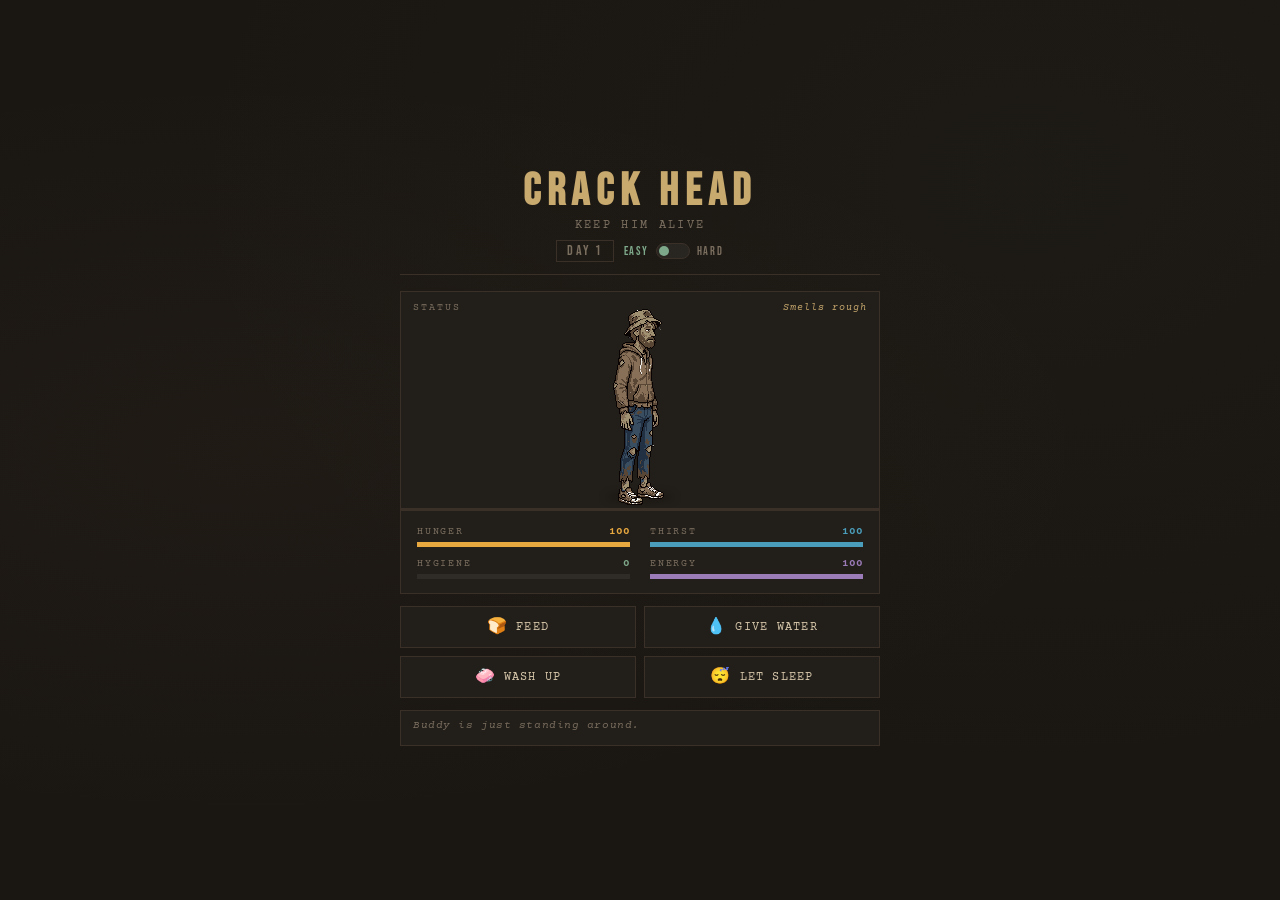
==== index.html @ 29ec0c42 "first commit" ====
<!DOCTYPE html>
<html lang="en">
<head>
  <meta charset="UTF-8" />
  <meta name="viewport" content="width=device-width, initial-scale=1.0"/>
  <title>Buddy — Keep Him Alive</title>
  <link rel="preconnect" href="https://fonts.googleapis.com">
  <link href="https://fonts.googleapis.com/css2?family=Courier+Prime:ital,wght@0,400;0,700;1,400&family=Bebas+Neue&display=swap" rel="stylesheet">
  <link rel="stylesheet" href="css/style.css">
</head>
<body>

  <div class="game-wrapper">

    <header class="header">
      <h1>Crack Head</h1>
      <p>keep him alive</p>
      <div class="day-badge" id="day-counter">Day 1</div>
      <div class="diff-toggle" id="btn-difficulty" data-difficulty="easy" role="button" tabindex="0">
        <span class="diff-label diff-easy">Easy</span>
        <div class="diff-track"><div class="diff-thumb"></div></div>
        <span class="diff-label diff-hard">Hard</span>
      </div>
    </header>

    <section class="sprite-area">
      <span class="mood-label">Status</span>
      <span class="mood-value" id="mood-text">Chillin'</span>
      <div class="ground-shadow" id="ground-shadow"></div>
      <canvas id="sprite" width="208" height="208"></canvas>
    </section>

    <section class="stats-panel">
      <div class="stat" data-stat="hunger">
        <div class="stat-header">
          <span class="stat-label">Hunger</span>
          <span class="stat-val" id="hunger-val">100</span>
        </div>
        <div class="bar-track">
          <div class="bar-fill" id="hunger-bar" style="width:100%"></div>
        </div>
      </div>
      <div class="stat" data-stat="thirst">
        <div class="stat-header">
          <span class="stat-label">Thirst</span>
          <span class="stat-val" id="thirst-val">100</span>
        </div>
        <div class="bar-track">
          <div class="bar-fill" id="thirst-bar" style="width:100%"></div>
        </div>
      </div>
      <div class="stat" data-stat="hygiene">
        <div class="stat-header">
          <span class="stat-label">Hygiene</span>
          <span class="stat-val" id="hygiene-val">100</span>
        </div>
        <div class="bar-track">
          <div class="bar-fill" id="hygiene-bar" style="width:100%"></div>
        </div>
      </div>
      <div class="stat" data-stat="energy">
        <div class="stat-header">
          <span class="stat-label">Energy</span>
          <span class="stat-val" id="energy-val">100</span>
        </div>
        <div class="bar-track">
          <div class="bar-fill" id="energy-bar" style="width:100%"></div>
        </div>
      </div>
    </section>

    <div class="actions">
      <button class="btn" id="btn-feed">
        <span class="btn-icon">🍞</span> Feed
      </button>
      <button class="btn" id="btn-drink">
        <span class="btn-icon">💧</span> Give Water
      </button>
      <button class="btn" id="btn-wash">
        <span class="btn-icon">🧼</span> Wash Up
      </button>
      <button class="btn" id="btn-sleep">
        <span class="btn-icon">😴</span> Let Sleep
      </button>
    </div>

    <div class="log" id="log">Buddy is just standing around.</div>

  </div>

  <!-- Game Over Screen -->
  <div id="gameover">
    <div class="go-title">BUDDY<br>PASSED OUT</div>
    <div class="go-days" id="go-days">Survived 4 Days</div>
    <div class="go-cause" id="go-cause">His thirst got the better of him.</div>
    <div class="go-sub">thanks for trying</div>
    <button class="btn-restart" id="btn-restart">Try Again</button>
  </div>

  <script type="module" src="js/main.js"></script>

</body>
</html>
---- css/style.css ----
/* ─── Variables ──────────────────────────────────────────────── */
:root {
  --bg:      #1a1612;
  --panel:   #221e19;
  --border:  #3a3028;
  --accent:  #c8a96e;
  --accent2: #7ea88a;
  --danger:  #c0392b;
  --warn:    #e67e22;
  --text:    #d4c5a9;
  --muted:   #7a6e5f;

  --hunger:  #e8a840;
  --thirst:  #4a9ebb;
  --hygiene: #7ea88a;
  --energy:  #9b7bb8;
}

/* ─── Reset & Base ───────────────────────────────────────────── */
*, *::before, *::after {
  margin: 0;
  padding: 0;
  box-sizing: border-box;
}

body {
  background-color: var(--bg);
  background-image:
    radial-gradient(ellipse at 20% 50%, rgba(200, 169, 110, 0.03) 0%, transparent 60%),
    radial-gradient(ellipse at 80% 20%, rgba(126, 168, 138, 0.03) 0%, transparent 60%);
  color: var(--text);
  font-family: 'Courier Prime', monospace;
  min-height: 100vh;
  display: flex;
  flex-direction: column;
  align-items: center;
  justify-content: center;
  padding: 20px;
}

/* ─── Layout ─────────────────────────────────────────────────── */
.game-wrapper {
  width: 100%;
  max-width: 480px;
  display: flex;
  flex-direction: column;
}

/* ─── Header ─────────────────────────────────────────────────── */
.header {
  text-align: center;
  padding: 16px 0 12px;
  border-bottom: 1px solid var(--border);
  margin-bottom: 16px;
}

.header h1 {
  font-family: 'Bebas Neue', sans-serif;
  font-size: 2.8rem;
  letter-spacing: 0.15em;
  color: var(--accent);
  line-height: 1;
}

.header p {
  font-size: 0.72rem;
  color: var(--muted);
  letter-spacing: 0.2em;
  text-transform: uppercase;
  margin-top: 4px;
}

.day-badge {
  display: inline-block;
  font-family: 'Bebas Neue', sans-serif;
  font-size: 0.85rem;
  letter-spacing: 0.15em;
  color: var(--muted);
  border: 1px solid var(--border);
  padding: 2px 10px;
  margin-top: 8px;
}

/* ─── Difficulty Toggle ──────────────────────────────────────── */
.diff-toggle {
  display: inline-flex;
  align-items: center;
  gap: 7px;
  margin-top: 8px;
  cursor: pointer;
  user-select: none;
  outline: none;
}

.diff-toggle:focus-visible .diff-track {
  border-color: var(--accent);
}

.diff-label {
  font-family: 'Bebas Neue', sans-serif;
  font-size: 0.72rem;
  letter-spacing: 0.15em;
  color: var(--muted);
  transition: color 0.2s ease;
}

.diff-toggle[data-difficulty="easy"] .diff-easy { color: var(--accent2); }
.diff-toggle[data-difficulty="hard"] .diff-hard  { color: var(--danger);  }

.diff-track {
  width: 34px;
  height: 16px;
  background: rgba(255, 255, 255, 0.05);
  border: 1px solid var(--border);
  border-radius: 8px;
  position: relative;
  transition: border-color 0.2s ease;
  flex-shrink: 0;
}

.diff-thumb {
  position: absolute;
  top: 2px;
  left: 2px;
  width: 10px;
  height: 10px;
  border-radius: 50%;
  background: var(--accent2);
  transition: left 0.2s ease, background-color 0.2s ease;
}

.diff-toggle[data-difficulty="hard"] .diff-thumb {
  left: 20px;
  background: var(--danger);
}

/* ─── Sprite Area ────────────────────────────────────────────── */
.sprite-area {
  background: var(--panel);
  border: 1px solid var(--border);
  position: relative;
  height: 220px;
  display: flex;
  align-items: flex-end;
  justify-content: center;
  overflow: hidden;
}

.sprite-area::after {
  content: '';
  position: absolute;
  bottom: 0;
  left: 0;
  right: 0;
  height: 2px;
  background: var(--border);
}

.ground-shadow {
  position: absolute;
  bottom: 8px;
  width: 80px;
  height: 10px;
  background: rgba(0, 0, 0, 0.4);
  border-radius: 50%;
  filter: blur(4px);
  transition: width 0.5s ease, opacity 0.5s ease;
}

#sprite {
  position: relative;
  z-index: 2;
  image-rendering: pixelated;
  image-rendering: crisp-edges;
}

.mood-label {
  position: absolute;
  top: 10px;
  left: 12px;
  font-size: 0.65rem;
  letter-spacing: 0.2em;
  text-transform: uppercase;
  color: var(--muted);
}

.mood-value {
  position: absolute;
  top: 10px;
  right: 12px;
  font-size: 0.65rem;
  letter-spacing: 0.1em;
  color: var(--accent);
  font-style: italic;
}

/* ─── Stats Panel ────────────────────────────────────────────── */
.stats-panel {
  border: 1px solid var(--border);
  border-top: none;
  padding: 14px 16px;
  background: var(--panel);
  display: grid;
  grid-template-columns: 1fr 1fr;
  gap: 10px 20px;
}

.stat {
  display: flex;
  flex-direction: column;
  gap: 4px;
}

.stat-header {
  display: flex;
  justify-content: space-between;
  align-items: baseline;
}

.stat-label {
  font-size: 0.62rem;
  text-transform: uppercase;
  letter-spacing: 0.18em;
  color: var(--muted);
}

.stat-val {
  font-size: 0.7rem;
  font-weight: 700;
}

/* Stat value colours */
.stat[data-stat="hunger"] .stat-val { color: var(--hunger); }
.stat[data-stat="thirst"]  .stat-val { color: var(--thirst); }
.stat[data-stat="hygiene"] .stat-val { color: var(--hygiene); }
.stat[data-stat="energy"]  .stat-val { color: var(--energy); }

.bar-track {
  height: 5px;
  background: rgba(255, 255, 255, 0.06);
  overflow: hidden;
}

.bar-fill {
  height: 100%;
  transition: width 0.4s ease, background-color 0.4s ease;
}

/* Default bar colours */
.stat[data-stat="hunger"] .bar-fill { background-color: var(--hunger); }
.stat[data-stat="thirst"]  .bar-fill { background-color: var(--thirst); }
.stat[data-stat="hygiene"] .bar-fill { background-color: var(--hygiene); }
.stat[data-stat="energy"]  .bar-fill { background-color: var(--energy); }

/* Warning states — JS adds these classes */
.bar-fill.warn     { background-color: var(--warn) !important; }
.bar-fill.critical { background-color: var(--danger) !important; animation: pulse-bar 0.8s ease-in-out infinite alternate; }

@keyframes pulse-bar {
  from { opacity: 1; }
  to   { opacity: 0.3; }
}

/* ─── Action Buttons ─────────────────────────────────────────── */
.actions {
  display: grid;
  grid-template-columns: 1fr 1fr;
  gap: 8px;
  margin-top: 12px;
}

.btn {
  background: var(--panel);
  border: 1px solid var(--border);
  color: var(--text);
  font-family: 'Courier Prime', monospace;
  font-size: 0.78rem;
  letter-spacing: 0.1em;
  padding: 12px 8px;
  cursor: pointer;
  text-transform: uppercase;
  display: flex;
  align-items: center;
  justify-content: center;
  gap: 8px;
  transition: border-color 0.2s ease, color 0.2s ease;
}

.btn:hover:not(:disabled) {
  border-color: var(--accent);
  color: var(--accent);
}

.btn:active:not(:disabled) {
  transform: translateY(1px);
}

.btn:disabled {
  opacity: 0.35;
  cursor: not-allowed;
}

.btn.active {
  border-color: var(--accent2);
  color: var(--accent2);
}

.btn-icon {
  font-size: 1rem;
  line-height: 1;
}

/* ─── Log ────────────────────────────────────────────────────── */
.log {
  margin-top: 12px;
  border: 1px solid var(--border);
  background: var(--panel);
  padding: 8px 12px;
  min-height: 36px;
  font-size: 0.7rem;
  font-style: italic;
  color: var(--muted);
  letter-spacing: 0.05em;
  transition: color 0.3s ease;
}

.log.urgent {
  color: var(--warn);
}

/* ─── Game Over Overlay ──────────────────────────────────────── */
#gameover {
  display: none;
  position: fixed;
  inset: 0;
  background: rgba(10, 8, 6, 0.92);
  z-index: 100;
  flex-direction: column;
  align-items: center;
  justify-content: center;
  gap: 20px;
}

#gameover.show {
  display: flex;
}

.go-title {
  font-family: 'Bebas Neue', sans-serif;
  font-size: 3.5rem;
  letter-spacing: 0.2em;
  color: var(--danger);
  text-align: center;
  line-height: 1;
}

.go-days {
  font-family: 'Bebas Neue', sans-serif;
  font-size: 1.4rem;
  letter-spacing: 0.15em;
  color: var(--accent);
}

.go-cause {
  font-size: 0.75rem;
  font-style: italic;
  color: var(--muted);
  text-align: center;
  max-width: 260px;
  line-height: 1.6;
}

.go-sub {
  font-size: 0.8rem;
  color: var(--muted);
  letter-spacing: 0.2em;
  text-transform: uppercase;
  text-align: center;
}

.btn-restart {
  margin-top: 12px;
  background: none;
  border: 1px solid var(--accent);
  color: var(--accent);
  font-family: 'Courier Prime', monospace;
  font-size: 0.8rem;
  letter-spacing: 0.2em;
  text-transform: uppercase;
  padding: 12px 32px;
  cursor: pointer;
  transition: background 0.2s ease;
}

.btn-restart:hover {
  background: rgba(200, 169, 110, 0.1);
}
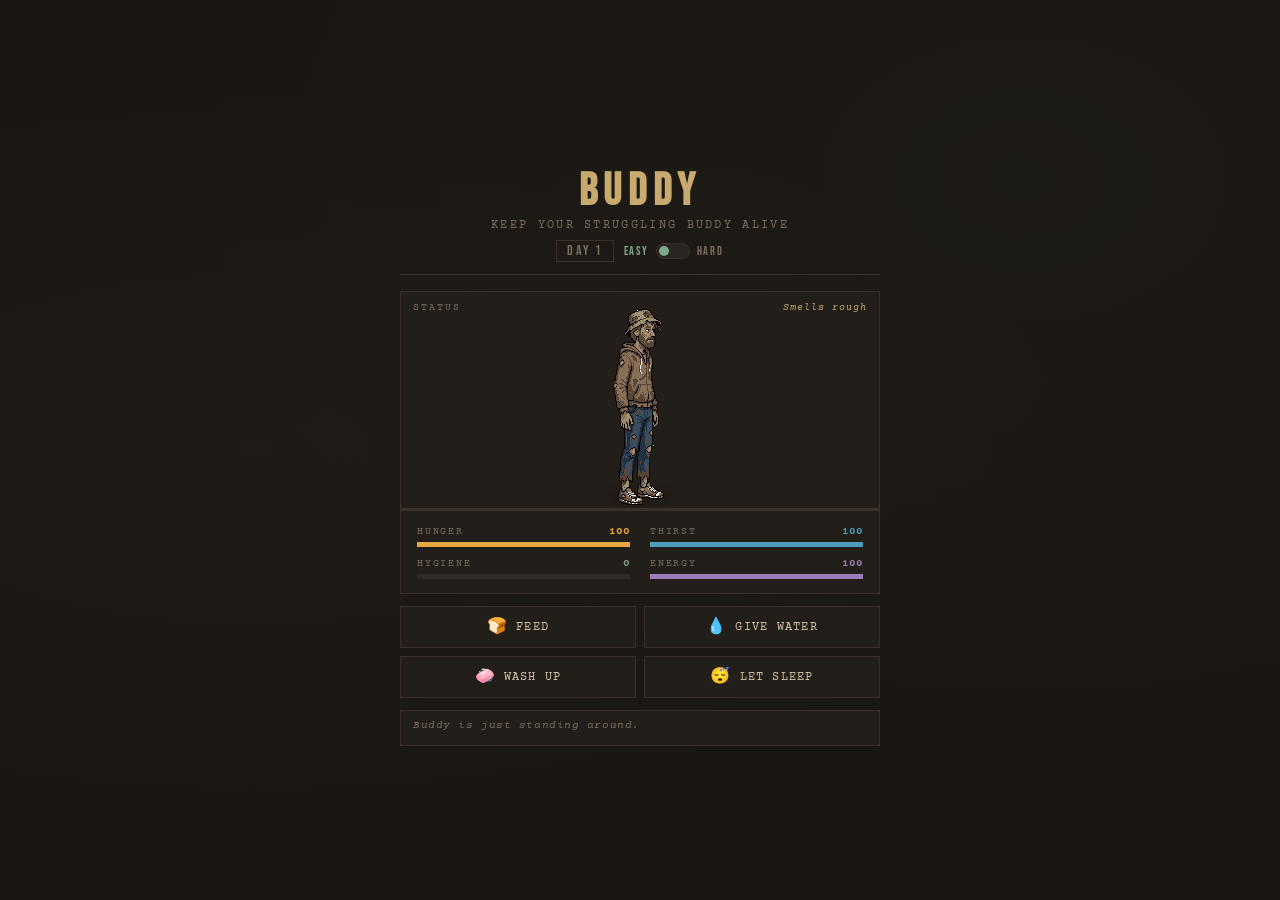
==== commit c5bfe536: "Changed Header text and description for better tone, adjusted difficulty rates for more balanced gam" ====
--- a/index.html
+++ b/index.html
@@ -13,8 +13,8 @@
   <div class="game-wrapper">
 
     <header class="header">
-      <h1>Crack Head</h1>
-      <p>keep him alive</p>
+      <h1>Buddy</h1>
+      <p>keep your struggling buddy alive</p>
       <div class="day-badge" id="day-counter">Day 1</div>
       <div class="diff-toggle" id="btn-difficulty" data-difficulty="easy" role="button" tabindex="0">
         <span class="diff-label diff-easy">Easy</span>
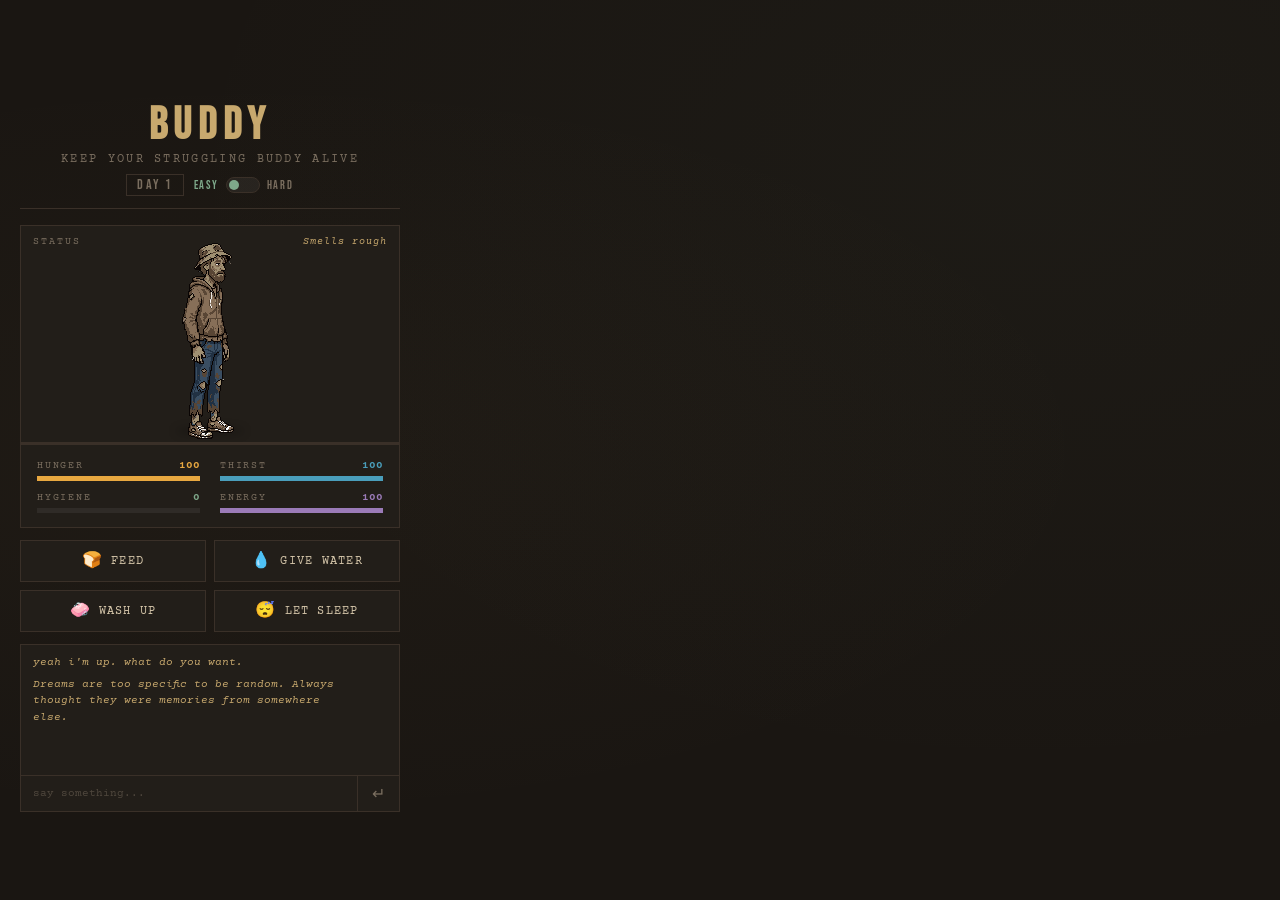
==== commit 17fcee56: "Add AI chatbot — Buddy now talks back Introduces js/chat.js (personality + system prompt), js/llm.js" ====
--- a/index.html
+++ b/index.html
@@ -8,7 +8,7 @@
   <link href="https://fonts.googleapis.com/css2?family=Courier+Prime:ital,wght@0,400;0,700;1,400&family=Bebas+Neue&display=swap" rel="stylesheet">
   <link rel="stylesheet" href="css/style.css">
 </head>
-<body>
+<body style="min-width:420px;max-width:420px;">
 
   <div class="game-wrapper">
 
@@ -84,7 +84,18 @@
       </button>
     </div>
 
-    <div class="log" id="log">Buddy is just standing around.</div>
+    <section class="chat-panel">
+      <div class="chat-history" id="chat-history"></div>
+      <div class="chat-input-row">
+        <input
+          type="text"
+          id="chat-input"
+          placeholder="say something..."
+          autocomplete="off"
+        />
+        <button id="chat-send">↵</button>
+      </div>
+    </section>
 
   </div>
 
@@ -97,6 +108,7 @@
     <button class="btn-restart" id="btn-restart">Try Again</button>
   </div>
 
+  <script src="js/config.js"></script>
   <script type="module" src="js/main.js"></script>
 
 </body>
--- a/css/style.css
+++ b/css/style.css
@@ -395,3 +395,81 @@
 .btn-restart:hover {
   background: rgba(200, 169, 110, 0.1);
 }
+
+/* ─── Chat Panel ──────────────────────────────────────────────── */
+.chat-panel {
+  border: 1px solid var(--border);
+  background: var(--panel);
+  margin-top: 12px;
+  display: flex;
+  flex-direction: column;
+}
+
+.chat-history {
+  height: 130px;
+  overflow-y: auto;
+  display: flex;
+  flex-direction: column;
+  gap: 5px;
+  padding: 10px 12px;
+  scrollbar-width: thin;
+  scrollbar-color: var(--border) transparent;
+}
+
+.msg-buddy {
+  color: var(--accent);
+  font-style: italic;
+  font-size: 0.7rem;
+  line-height: 1.5;
+  align-self: flex-start;
+  max-width: 90%;
+}
+
+.msg-player {
+  color: var(--muted);
+  font-size: 0.7rem;
+  line-height: 1.5;
+  align-self: flex-end;
+  max-width: 90%;
+  text-align: right;
+}
+
+.msg-urgent {
+  color: var(--warn);
+}
+
+.chat-input-row {
+  display: flex;
+  border-top: 1px solid var(--border);
+}
+
+#chat-input {
+  flex: 1;
+  background: transparent;
+  border: none;
+  color: var(--text);
+  font-family: 'Courier Prime', monospace;
+  font-size: 0.7rem;
+  padding: 8px 12px;
+  outline: none;
+}
+
+#chat-input::placeholder {
+  color: var(--muted);
+  opacity: 0.5;
+}
+
+#chat-send {
+  background: none;
+  border: none;
+  border-left: 1px solid var(--border);
+  color: var(--muted);
+  padding: 8px 14px;
+  cursor: pointer;
+  font-size: 1rem;
+  transition: color 0.2s;
+}
+
+#chat-send:hover {
+  color: var(--accent);
+}
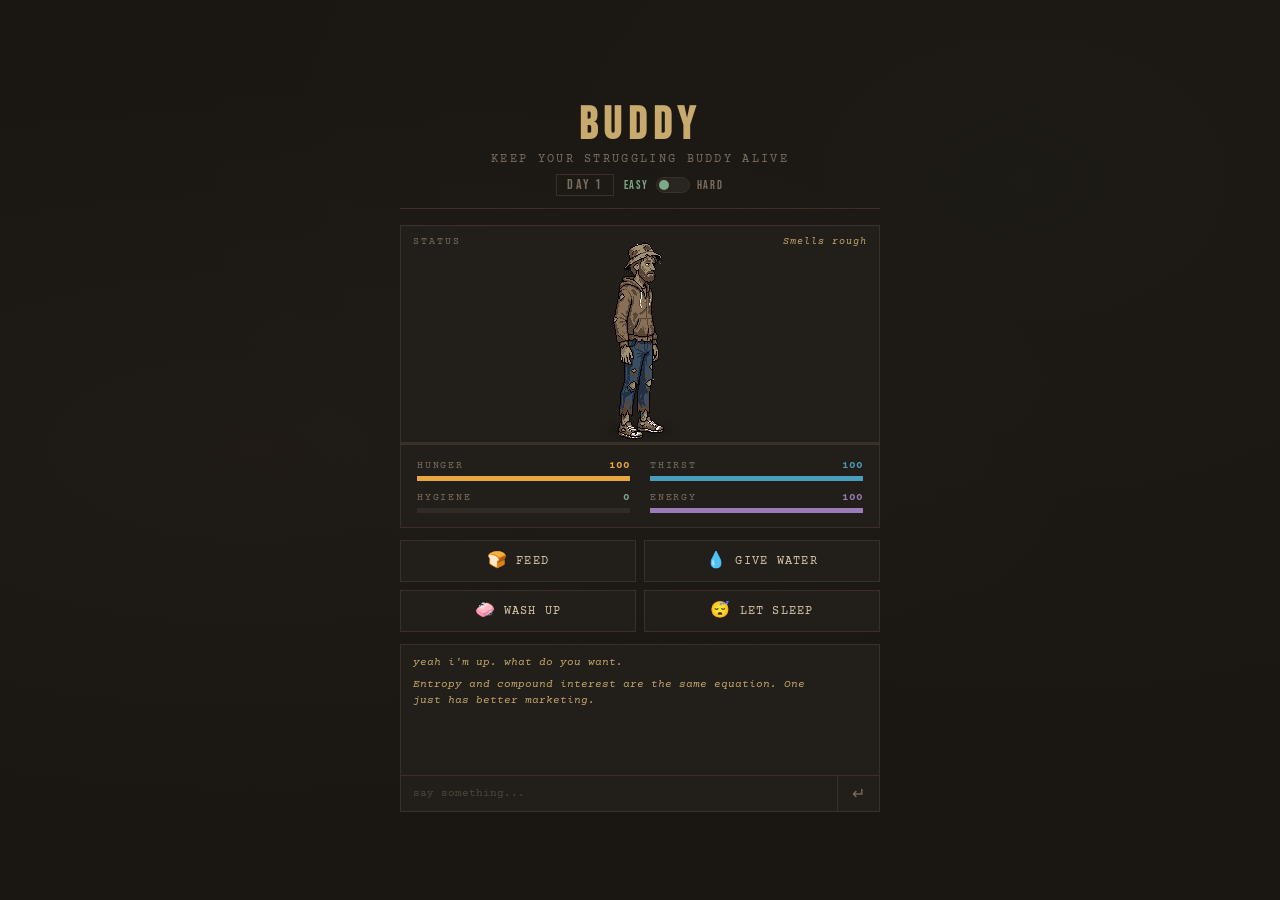
==== commit 08b7353f: "Uodated README.md and index.html to include new features and added screenshots of the chat bot buddy" ====
--- a/index.html
+++ b/index.html
@@ -8,7 +8,7 @@
   <link href="https://fonts.googleapis.com/css2?family=Courier+Prime:ital,wght@0,400;0,700;1,400&family=Bebas+Neue&display=swap" rel="stylesheet">
   <link rel="stylesheet" href="css/style.css">
 </head>
-<body style="min-width:420px;max-width:420px;">
+<body>
 
   <div class="game-wrapper">
 
